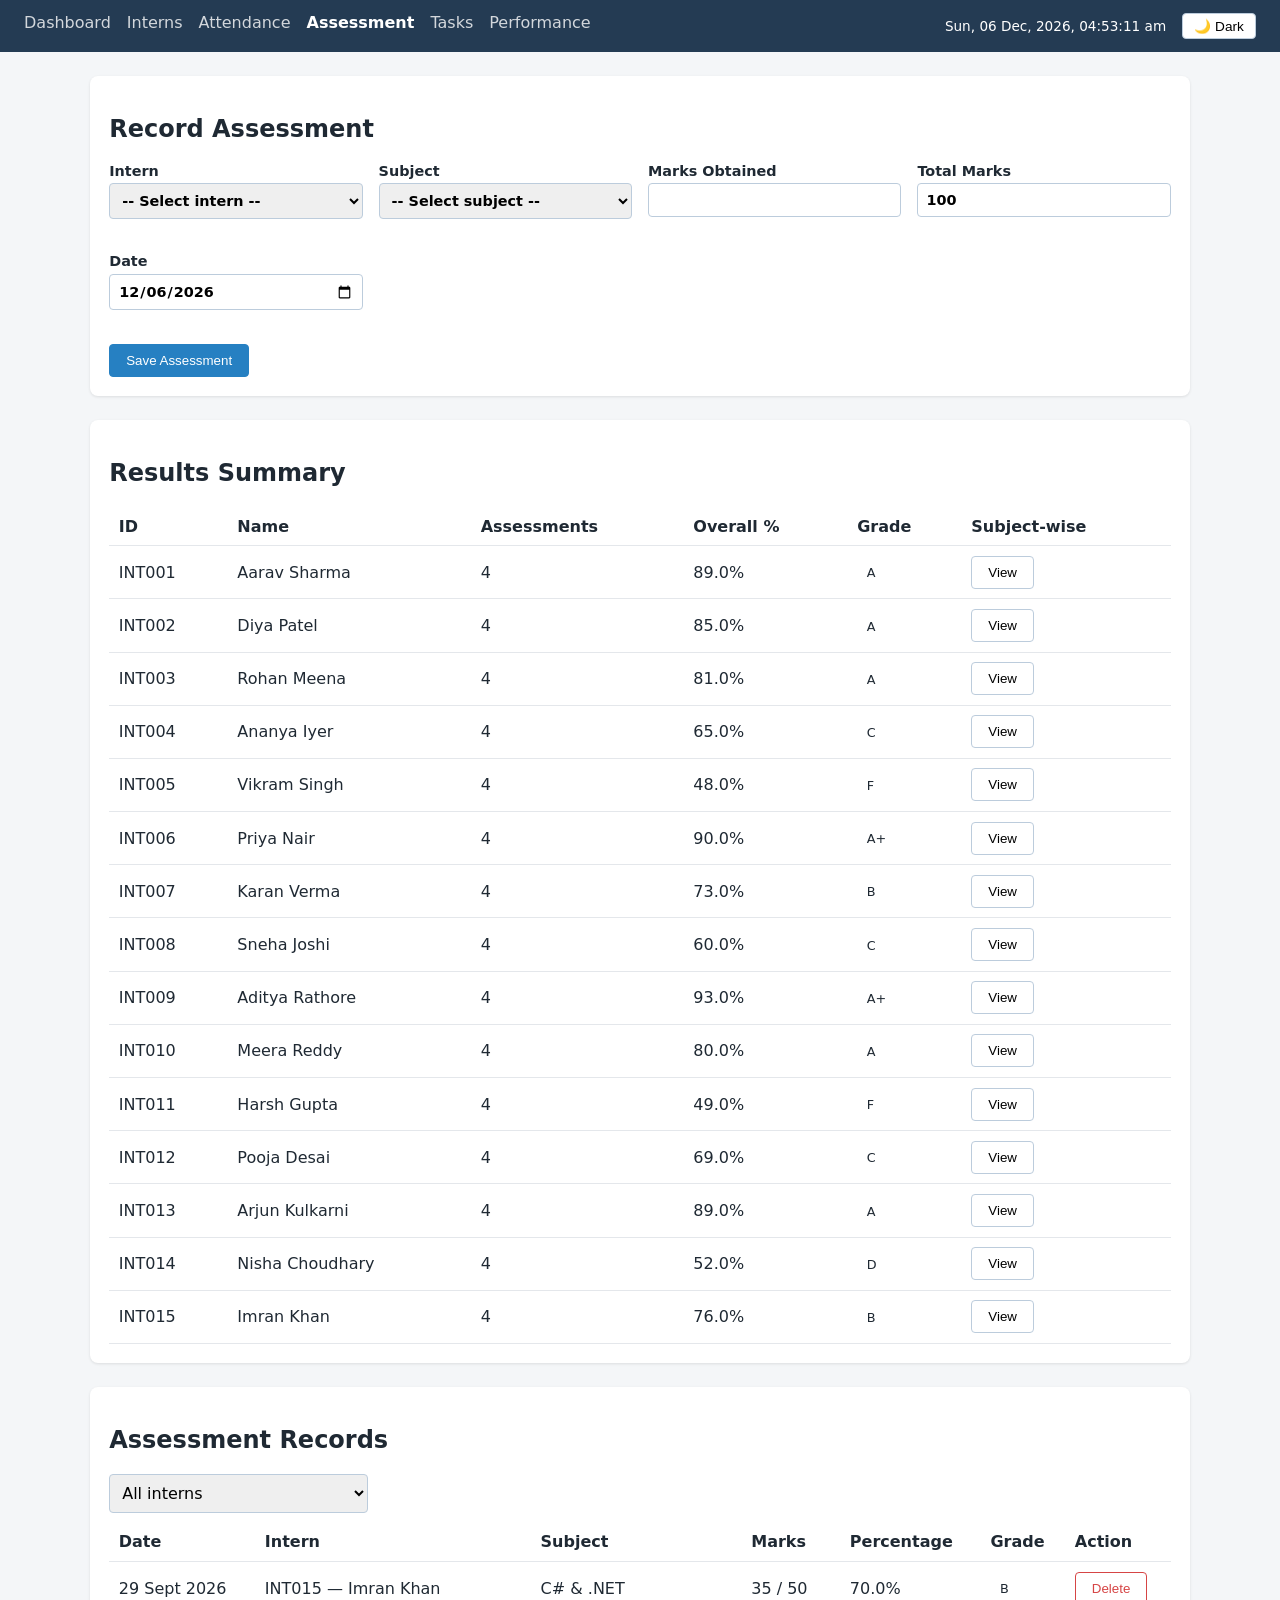
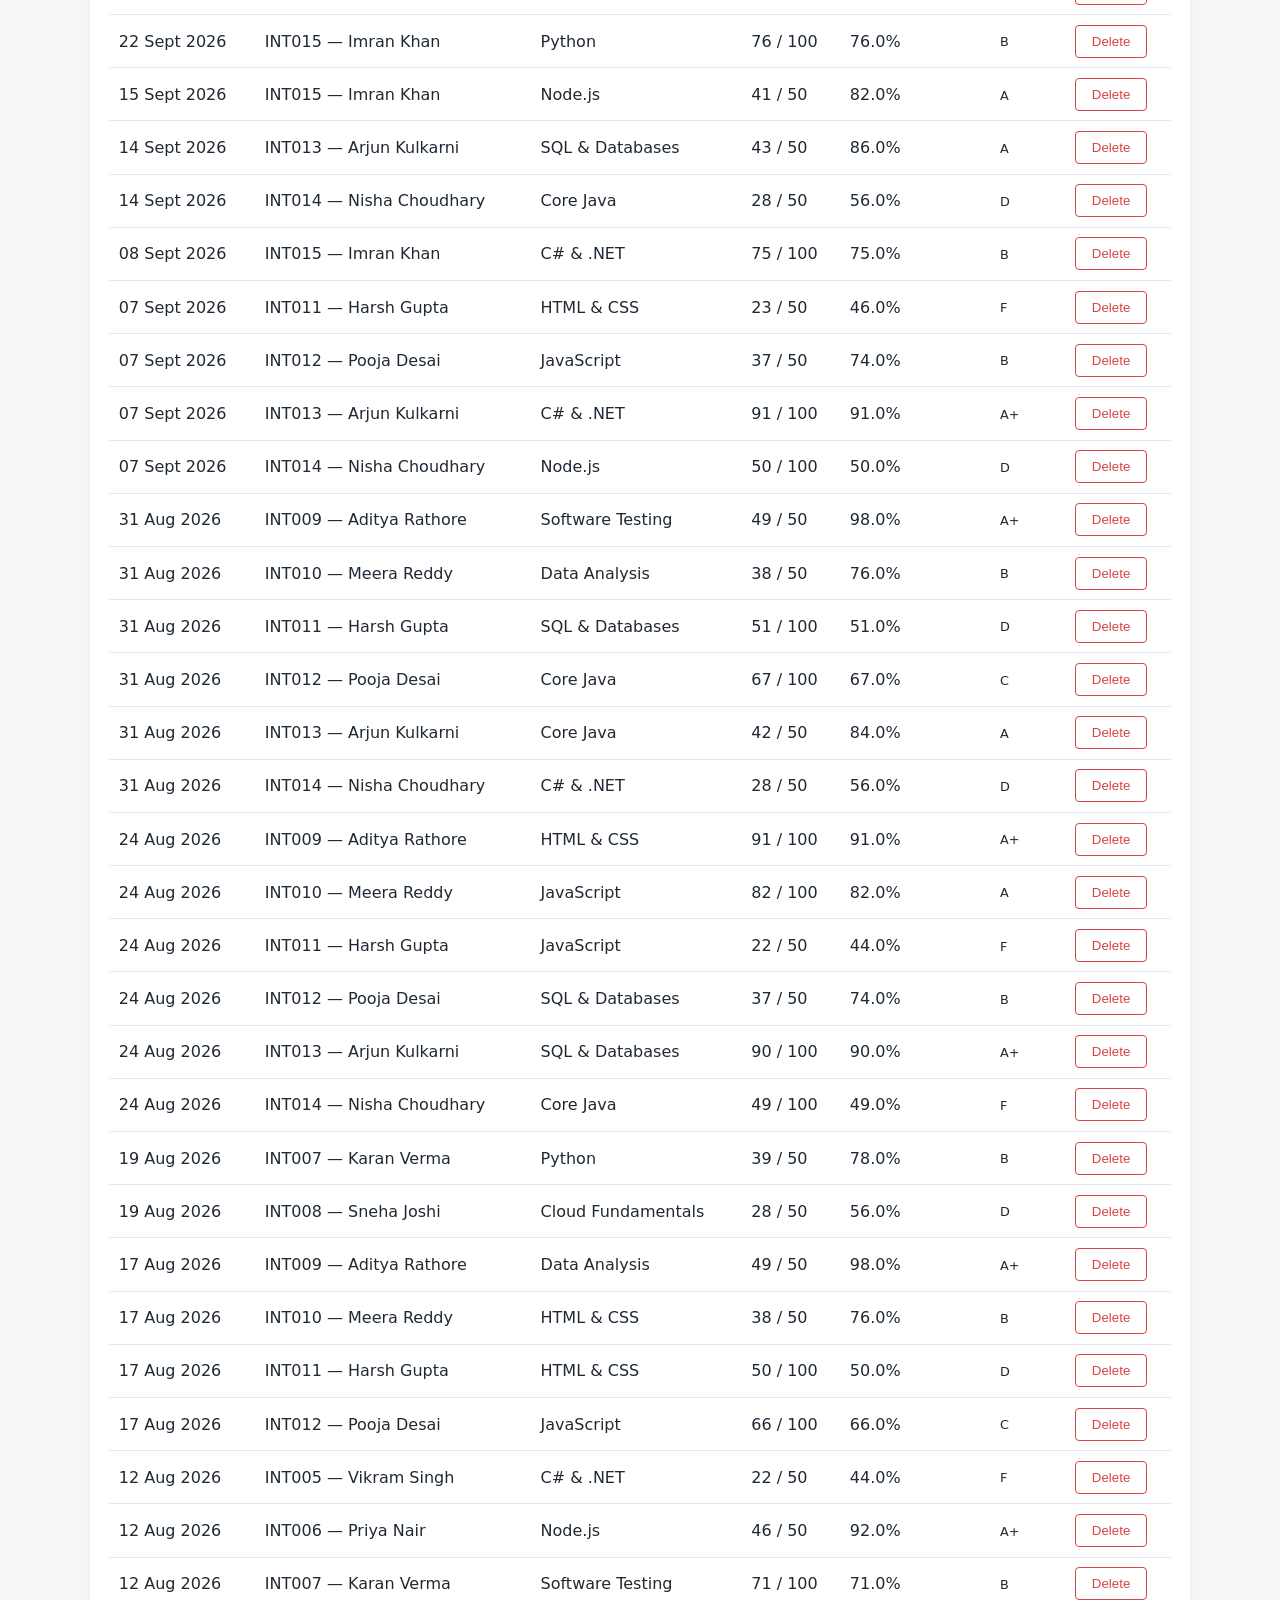
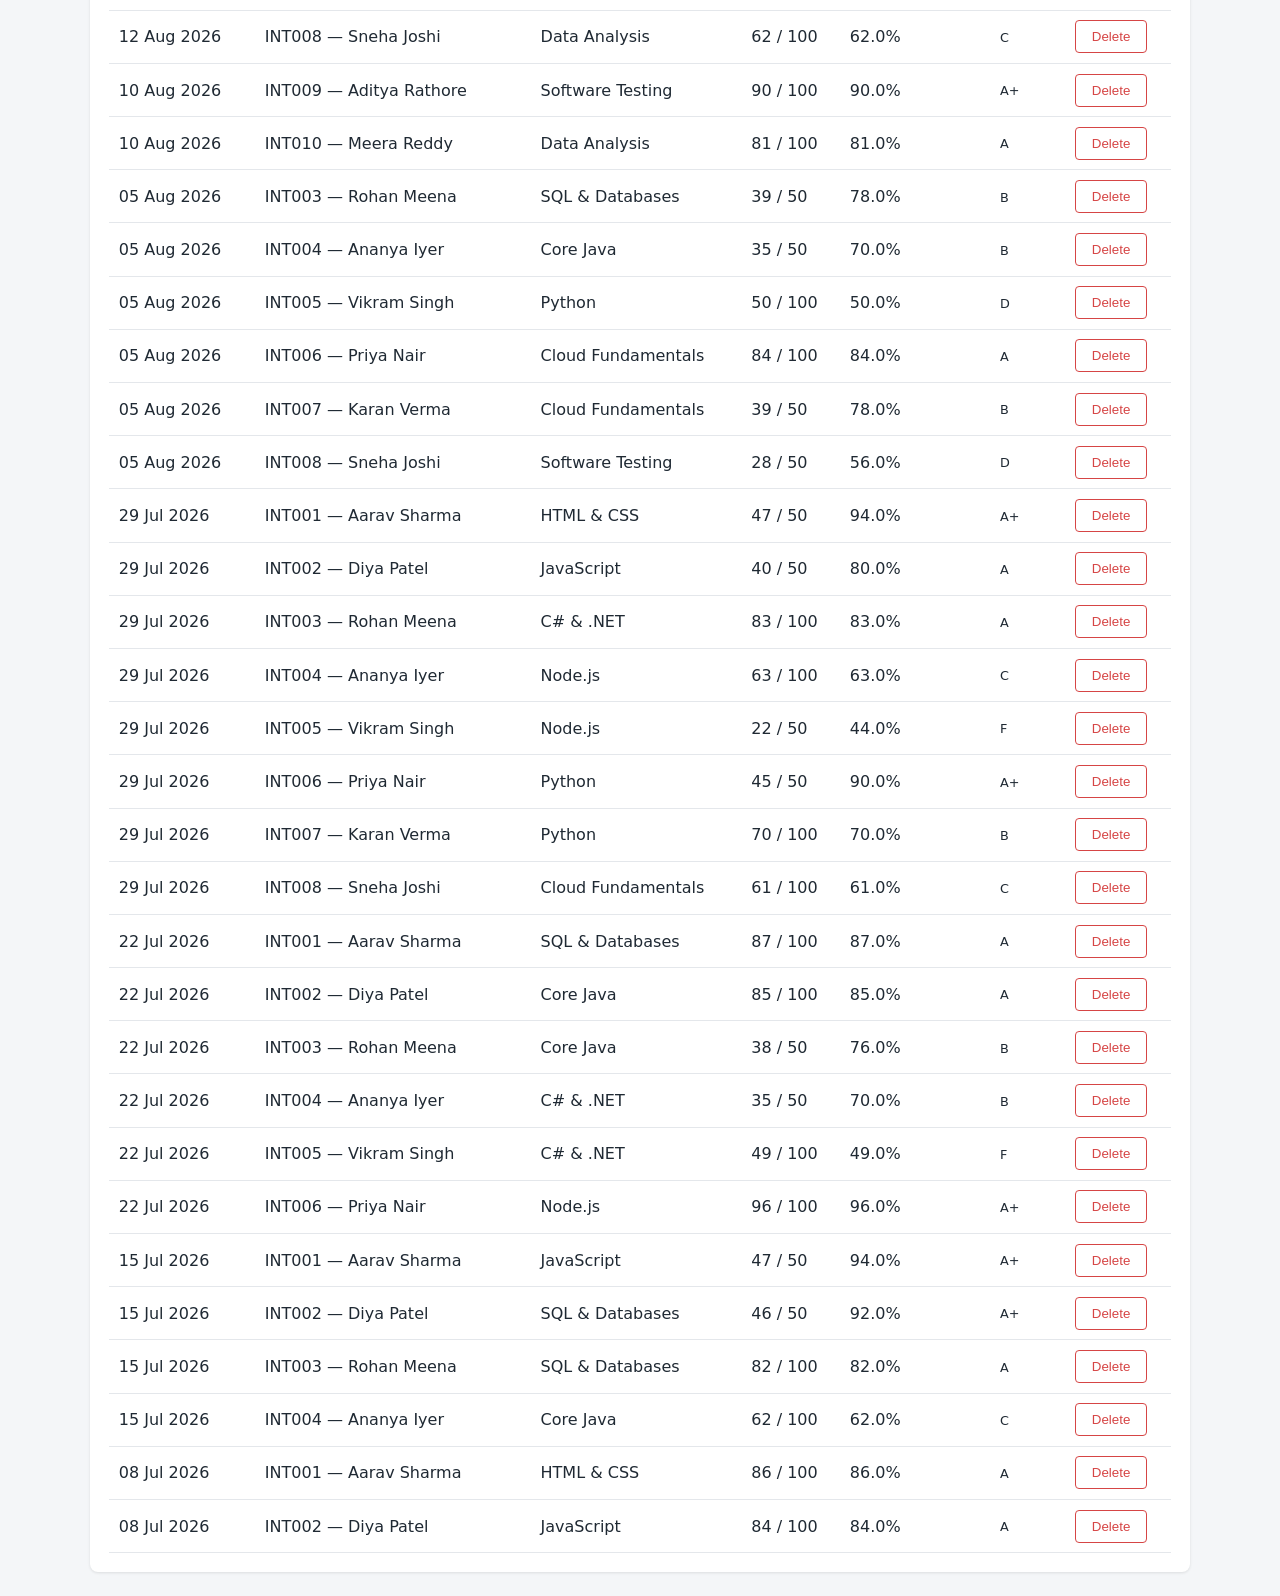
==== assessment.html @ 708aa968 "Rename asset directories to lowercase and move html files to root" ====
<!DOCTYPE html>
<html lang="en">

<head>
    <meta charset="UTF-8">
    <meta name="viewport" content="width=device-width, initial-scale=1.0">
    <script>
        (function () {
            var theme = null;
            try {
                var saved = JSON.parse(localStorage.getItem('itpms_theme'));
                if (saved === 'dark' || saved === 'light') theme = saved;       // 1. saved choice
            } catch (error) { /* storage unavailable or corrupted: fall through */ }

            if (!theme) {                                                      // 2. OS preference
                var prefersDark = window.matchMedia && window.matchMedia('(prefers-color-scheme: dark)').matches;
                theme = prefersDark ? 'dark' : 'light';
            }
            document.documentElement.dataset.theme = theme;
        })();
    </script>
    <title>Assessment | Intern Management</title>
    <link rel="stylesheet" href="/CSS/style.css">
    <link rel="stylesheet" href="/CSS/responsive.css">
</head>

<body>
    <nav class="navbar">
        <a href="dashboard.html">Dashboard</a>
        <a href="interns.html">Interns</a>
        <a href="attendance.html">Attendance</a>
        <a href="assessment.html" class="active">Assessment</a>
        <a href="tasks.html">Tasks</a>
        <a href="performance.html">Performance</a>
    </nav>

    <main class="container">
        <section class="card">
            <h2>Record Assessment</h2>
            <form id="assessment-form" novalidate>
                <div class="form-grid">
                    <label>Intern
                        <select name="internId" id="assessment-intern"></select>
                        <span class="error" data-error-for="internId"></span>
                    </label>

                    <label>Subject
                        <select name="subject" id="assessment-subject"></select>
                        <span class="error" data-error-for="subject"></span>
                    </label>

                    <label>Marks Obtained
                        <input name="marks" type="number" min="0" step="0.5">
                        <span class="error" data-error-for="marks"></span>
                    </label>

                    <label>Total Marks
                        <input name="totalMarks" type="number" min="1" step="1" value="100">
                        <span class="error" data-error-for="totalMarks"></span>
                    </label>

                    <label>Date
                        <input name="date" type="date">
                        <span class="error" data-error-for="date"></span>
                    </label>
                </div>

                <p id="grade-preview" class="preview"></p>

                <div class="form-actions">
                    <button type="submit" class="btn btn-primary">Save Assessment</button>
                </div>
            </form>
        </section>

        <section class="card">
            <h2>Results Summary</h2>
            <div class="table-wrap">
                <table>
                    <thead>
                        <tr>
                            <th>ID</th>
                            <th>Name</th>
                            <th>Assessments</th>
                            <th>Overall %</th>
                            <th>Grade</th>
                            <th>Subject-wise</th>
                        </tr>
                    </thead>
                    <tbody id="summary-table-body"></tbody>
                </table>
            </div>
        </section>

        <section class="card">
            <h2>Assessment Records</h2>
            <div class="toolbar">
                <select id="record-filter" aria-label="Filter records by intern"></select>
            </div>
            <div class="table-wrap">
                <table>
                    <thead>
                        <tr>
                            <th>Date</th>
                            <th>Intern</th>
                            <th>Subject</th>
                            <th>Marks</th>
                            <th>Percentage</th>
                            <th>Grade</th>
                            <th>Action</th>
                        </tr>
                    </thead>
                    <tbody id="records-table-body"></tbody>
                </table>
            </div>
        </section>
    </main>

    <dialog id="subject-dialog">
        <div id="subject-content"></div>
        <form method="dialog"><button class="btn">Close</button></form>
    </dialog>

    <div id="toast-container"></div>
    <script type="module" src="/JS/assessment.js"></script>
    <script type="module" src="/JS/app.js"></script>
</body>

</html>
---- CSS/style.css ----
body { font-family: system-ui, sans-serif; margin: 0; background: #f4f6f8; color: #1f2933; }
.navbar { display: flex; gap: 1rem; padding: 0.8rem 1.5rem; background: #243b53; }
.navbar a { color: #fff; text-decoration: none; opacity: 0.8; }
.navbar a.active { opacity: 1; font-weight: 600; }
.container { max-width: 1100px; margin: 1.5rem auto; padding: 0 1rem; }
.card { background: #fff; border-radius: 8px; padding: 1.2rem; margin-bottom: 1.5rem; box-shadow: 0 1px 3px rgba(0,0,0,.1); }

.form-grid { display: grid; grid-template-columns: repeat(auto-fit, minmax(220px, 1fr)); gap: 1rem; }
label { display: flex; flex-direction: column; gap: 0.3rem; font-size: 0.9rem; font-weight: 600; }
input, select { padding: 0.5rem; border: 1px solid #bcccdc; border-radius: 4px; font: inherit; }
input.invalid, select.invalid { border-color: #d64545; }
.error { color: #d64545; font-size: 0.8rem; font-weight: 400; min-height: 1em; }

.btn { padding: 0.5rem 1rem; border: 1px solid #bcccdc; border-radius: 4px; background: #fff; cursor: pointer; }
.btn-primary { background: #2680c2; border-color: #2680c2; color: #fff; }
.btn-danger { color: #d64545; border-color: #d64545; }
.form-actions { margin-top: 1rem; display: flex; gap: 0.5rem; }

.table-wrap { overflow-x: auto; }
table { width: 100%; border-collapse: collapse; }
th, td { padding: 0.6rem; text-align: left; border-bottom: 1px solid #e4e7eb; white-space: nowrap; }
.empty { text-align: center; color: #829ab1; padding: 1.5rem; }

.badge { padding: 0.15rem 0.6rem; border-radius: 999px; font-size: 0.8rem; }
.status-active { background: #c6f7e2; color: #05603a; }
.status-inactive { background: #ffe3e3; color: #8a1c1c; }
.status-completed { background: #d6e4ff; color: #1c3d8a; }

#toast-container { position: fixed; top: 1rem; right: 1rem; display: flex; flex-direction: column; gap: 0.5rem; z-index: 1000; }
.toast { padding: 0.7rem 1rem; border-radius: 6px; color: #fff; box-shadow: 0 2px 6px rgba(0,0,0,.2); }
.toast-success { background: #27ab83; }
.toast-error { background: #d64545; }

.toolbar { display: flex; flex-wrap: wrap; gap: 0.6rem; margin-bottom: 0.6rem; }
.toolbar input[type="search"] { flex: 1 1 260px; }
.result-count { margin: 0 0 0.8rem; color: #627d98; font-size: 0.85rem; }

.cat-excellent { background: #c6f7e2; color: #05603a; }
.cat-good { background: #d6e4ff; color: #1c3d8a; }
.cat-warning { background: #fff3c4; color: #8d6b00; }
.cat-critical { background: #ffe3e3; color: #8a1c1c; }
.cat-nodata { background: #e4e7eb; color: #52606d; }
dialog { border: none; border-radius: 8px; padding: 1.2rem; max-width: 520px; width: 90%; }
dialog::backdrop { background: rgba(0, 0, 0, 0.4); }
.history-list { max-height: 50vh; overflow-y: auto; }

.stats-grid { display: grid; grid-template-columns: repeat(auto-fit, minmax(130px, 1fr)); gap: 1rem; margin-bottom: 1.5rem; }
.stat { background: #fff; border-radius: 8px; padding: 1rem; box-shadow: 0 1px 3px rgba(0,0,0,.1); display: flex; flex-direction: column; }
.stat-value { font-size: 1.8rem; font-weight: 700; }
.stat-label { color: #627d98; font-size: 0.85rem; }
.stat-danger .stat-value { color: #d64545; }

.priority-high { background: #ffe3e3; color: #8a1c1c; }
.priority-medium { background: #fff3c4; color: #8d6b00; }
.priority-low { background: #d6e4ff; color: #1c3d8a; }

.row-overdue { background: #fff5f5; }
.status-select { padding: 0.3rem; font-size: 0.85rem; }
.inline-check { flex-direction: row; align-items: center; gap: 0.4rem; font-weight: 400; }

.hint { margin: 0 0 1rem; color: #627d98; font-size: 0.85rem; }

.top-list { list-style: none; margin: 0; padding: 0; display: grid; gap: 0.6rem; }
.top-item { display: flex; align-items: center; gap: 1rem; padding: 0.7rem 1rem; border: 1px solid #e4e7eb; border-radius: 8px; }
.top-rank { width: 2rem; height: 2rem; border-radius: 50%; background: #243b53; color: #fff; display: grid; place-items: center; font-weight: 700; flex-shrink: 0; }
.top-item:nth-child(1) .top-rank { background: #d4a017; }
.top-item:nth-child(2) .top-rank { background: #8a96a3; }
.top-item:nth-child(3) .top-rank { background: #b87333; }
.top-info { flex: 1; min-width: 0; }
.top-info small { display: block; color: #627d98; }
.top-score { font-size: 1.3rem; font-weight: 700; }

.perf-outstanding { background: #c6f7e2; color: #05603a; }
.perf-excellent { background: #d9f7e6; color: #0b6b43; }
.perf-good { background: #d6e4ff; color: #1c3d8a; }
.perf-average { background: #fff3c4; color: #8d6b00; }
.perf-needs { background: #ffe3e3; color: #8a1c1c; }
.perf-nodata { background: #e4e7eb; color: #52606d; }
.partial-note { color: #8d6b00; font-size: 0.8rem; }

.page-title { margin: 0 0 1rem; }
.two-col { display: grid; grid-template-columns: repeat(auto-fit, minmax(320px, 1fr)); gap: 1.5rem; }
.stat-note { color: #829ab1; font-size: 0.75rem; margin-top: 0.2rem; }

.bar-row { display: grid; grid-template-columns: 9rem 1fr 2.5rem; align-items: center; gap: 0.6rem; margin-bottom: 0.55rem; font-size: 0.9rem; }
.bar-track { background: #e4e7eb; border-radius: 999px; height: 0.7rem; overflow: hidden; }
.bar-fill { height: 100%; border-radius: 999px; background: #2680c2; }
.bar-fill.cat-excellent { background: #27ab83; }
.bar-fill.cat-good { background: #2680c2; }
.bar-fill.cat-warning { background: #e6a700; }
.bar-fill.cat-critical { background: #d64545; }
.bar-fill.cat-nodata { background: #9aa5b1; }
.bar-count { text-align: right; font-weight: 600; }

/* ---------- Navbar tools: clock + theme button ---------- */
.nav-tools { margin-left: auto; display: flex; align-items: center; gap: 1rem; color: #fff; font-size: 0.85rem; }
#clock { font-variant-numeric: tabular-nums; white-space: nowrap; }
.btn-small { padding: 0.25rem 0.7rem; font-size: 0.85rem; }

/* ---------- API card ---------- */
.quote-text { font-size: 1.15rem; font-style: italic; margin: 0 0 0.4rem; }
.quote-author { color: #627d98; margin: 0 0 0.8rem; }
.api-error { color: #d64545; margin: 0 0 0.8rem; }

.spinner {
  display: inline-block; width: 1rem; height: 1rem; margin-right: 0.5rem; vertical-align: middle;
  border: 2px solid #bcccdc; border-top-color: #2680c2; border-radius: 50%;
  animation: spin 0.8s linear infinite;
}
@keyframes spin { to { transform: rotate(360deg); } }

/* ---------- Dark theme ---------- */
[data-theme="dark"] { color-scheme: dark; }   /* dark date pickers, scrollbars, native controls */

[data-theme="dark"] body { background: #12171d; color: #e4e7eb; }
[data-theme="dark"] .card,
[data-theme="dark"] .stat,
[data-theme="dark"] dialog { background: #1c242d; color: #e4e7eb; }
[data-theme="dark"] .top-item { border-color: #2f3b47; }
[data-theme="dark"] input,
[data-theme="dark"] select { background: #12171d; color: #e4e7eb; border-color: #3e4c59; }
[data-theme="dark"] .btn { background: #1c242d; color: #e4e7eb; border-color: #3e4c59; }
[data-theme="dark"] .btn-primary { background: #2680c2; border-color: #2680c2; color: #fff; }
[data-theme="dark"] .btn-danger { color: #ef7b7b; border-color: #ef7b7b; }
[data-theme="dark"] th,
[data-theme="dark"] td { border-bottom-color: #2f3b47; }
[data-theme="dark"] .row-overdue { background: #3a1f22; }
[data-theme="dark"] .bar-track { background: #2f3b47; }
[data-theme="dark"] .hint,
[data-theme="dark"] .result-count,
[data-theme="dark"] .stat-label,
[data-theme="dark"] .stat-note,
[data-theme="dark"] .quote-author,
[data-theme="dark"] .empty { color: #9aa5b1; }
[data-theme="dark"] .error { color: #ef7b7b; }
[data-theme="dark"] input.invalid,
[data-theme="dark"] select.invalid { border-color: #ef7b7b; }
[data-theme="dark"] a { color: #7fb4cf; }

.check-list { display: flex; flex-wrap: wrap; gap: 0.5rem 1rem; margin: 0.6rem 0 1rem; }
.import-report { margin-top: 1rem; font-size: 0.9rem; }
.import-report ul { margin: 0.3rem 0; padding-left: 1.2rem; }
.report-problems { color: #8d6b00; font-size: 0.8rem; }
[data-theme="dark"] .report-problems { color: #e6a700; }
---- CSS/responsive.css ----
/* responsive.css — loaded AFTER style.css so these rules win on small screens. */

/* Let the two-column cards shrink below 320px instead of overflowing */
.two-col { grid-template-columns: repeat(auto-fit, minmax(min(320px, 100%), 1fr)); }

@media (max-width: 900px) {
  .container { padding: 0 0.75rem; }
}

@media (max-width: 700px) {
  /* Navbar wraps; clock + theme button get their own full-width row */
  .navbar { flex-wrap: wrap; gap: 0.4rem 1rem; padding: 0.7rem 1rem; }
  .nav-tools { margin-left: 0; width: 100%; justify-content: space-between; }
  #clock { min-width: 0; text-align: left; }

  /* Forms and toolbars become single-column, full-width */
  .form-grid { grid-template-columns: 1fr; }
  .toolbar > * { flex: 1 1 100%; }
  .form-actions .btn { flex: 1; }
  input, select { font-size: 1rem; }       /* 16px stops iOS zooming into focused fields */

  /* Denser tables (they scroll sideways inside .table-wrap) */
  th, td { padding: 0.5rem 0.4rem; font-size: 0.85rem; }

  /* Dashboard pieces */
  .stats-grid { grid-template-columns: repeat(2, 1fr); }
  .bar-row { grid-template-columns: 6.5rem 1fr 2rem; }
  .top-item { flex-wrap: wrap; }
  dialog { width: 95%; }
}

@media (max-width: 420px) {
  .stat-value { font-size: 1.4rem; }
}

/* Respect users who ask their system to reduce motion */
@media (prefers-reduced-motion: reduce) {
  .spinner { animation-duration: 3s; }
}
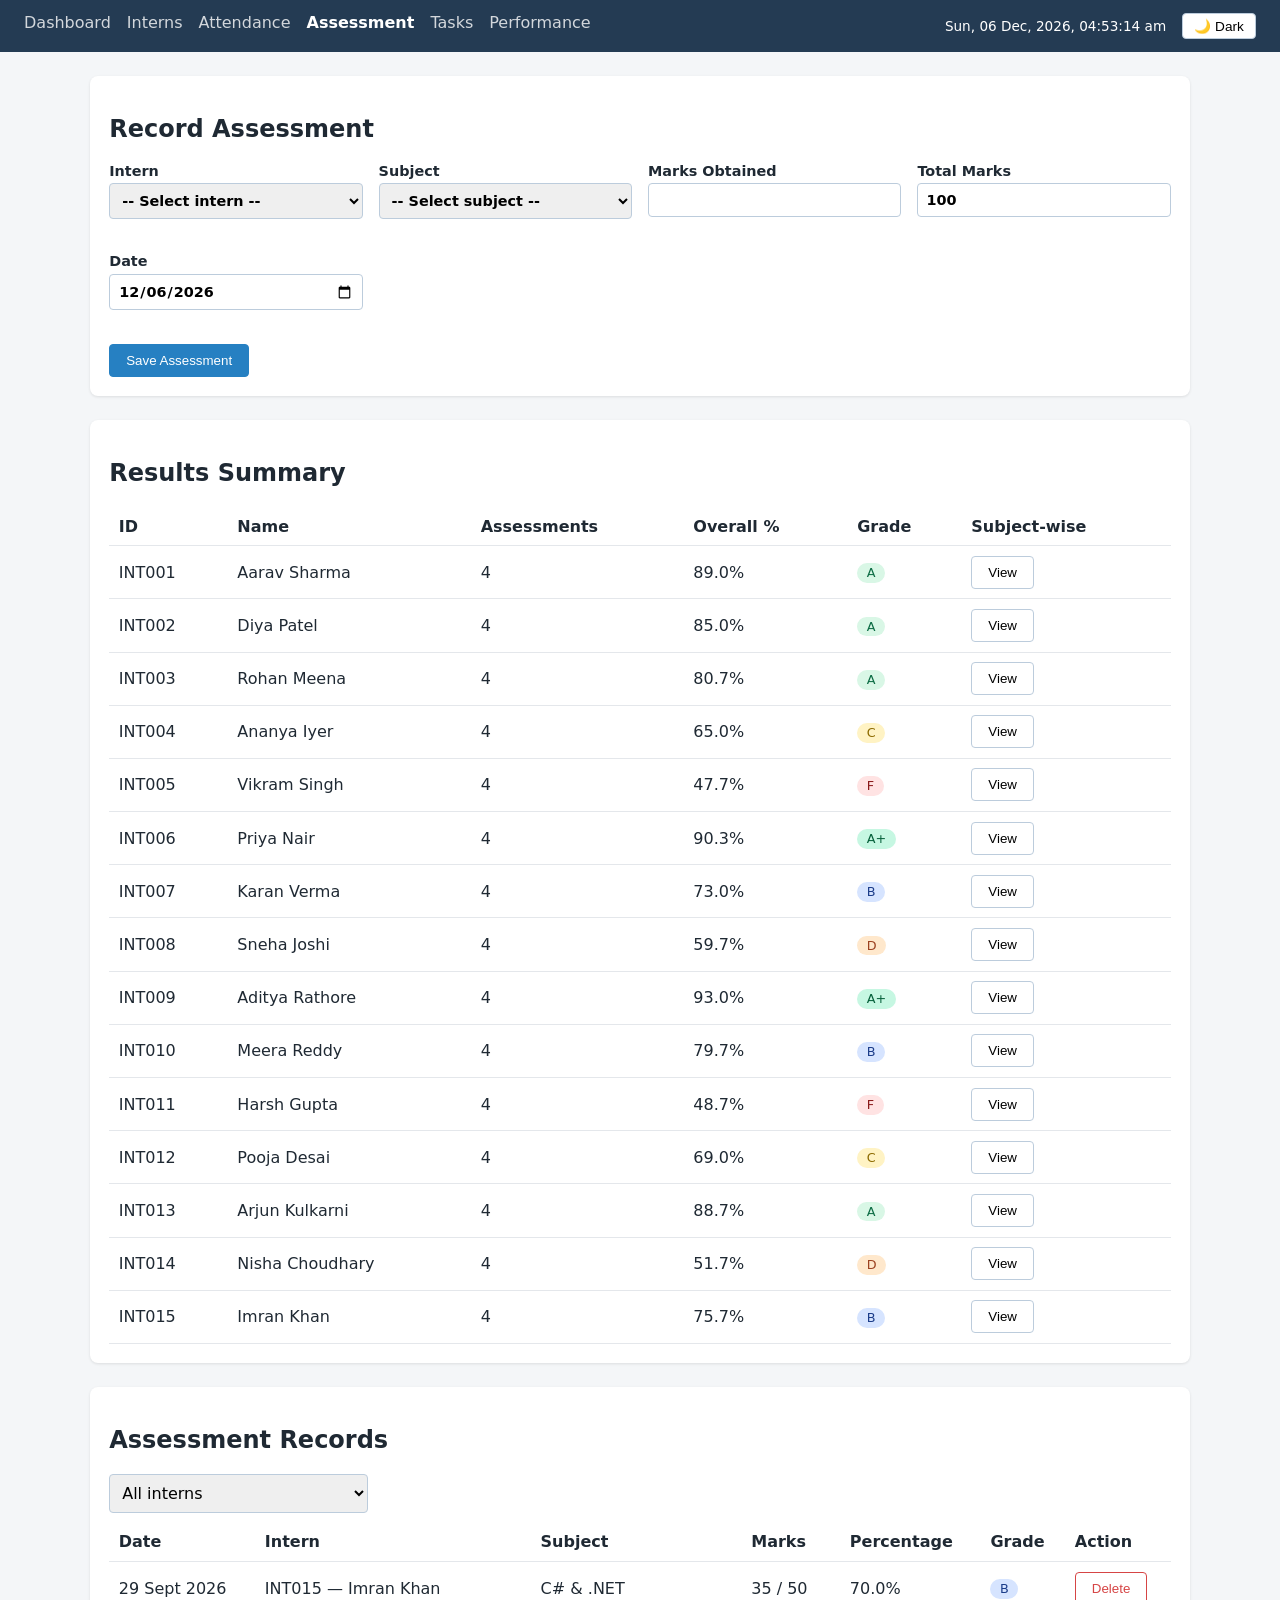
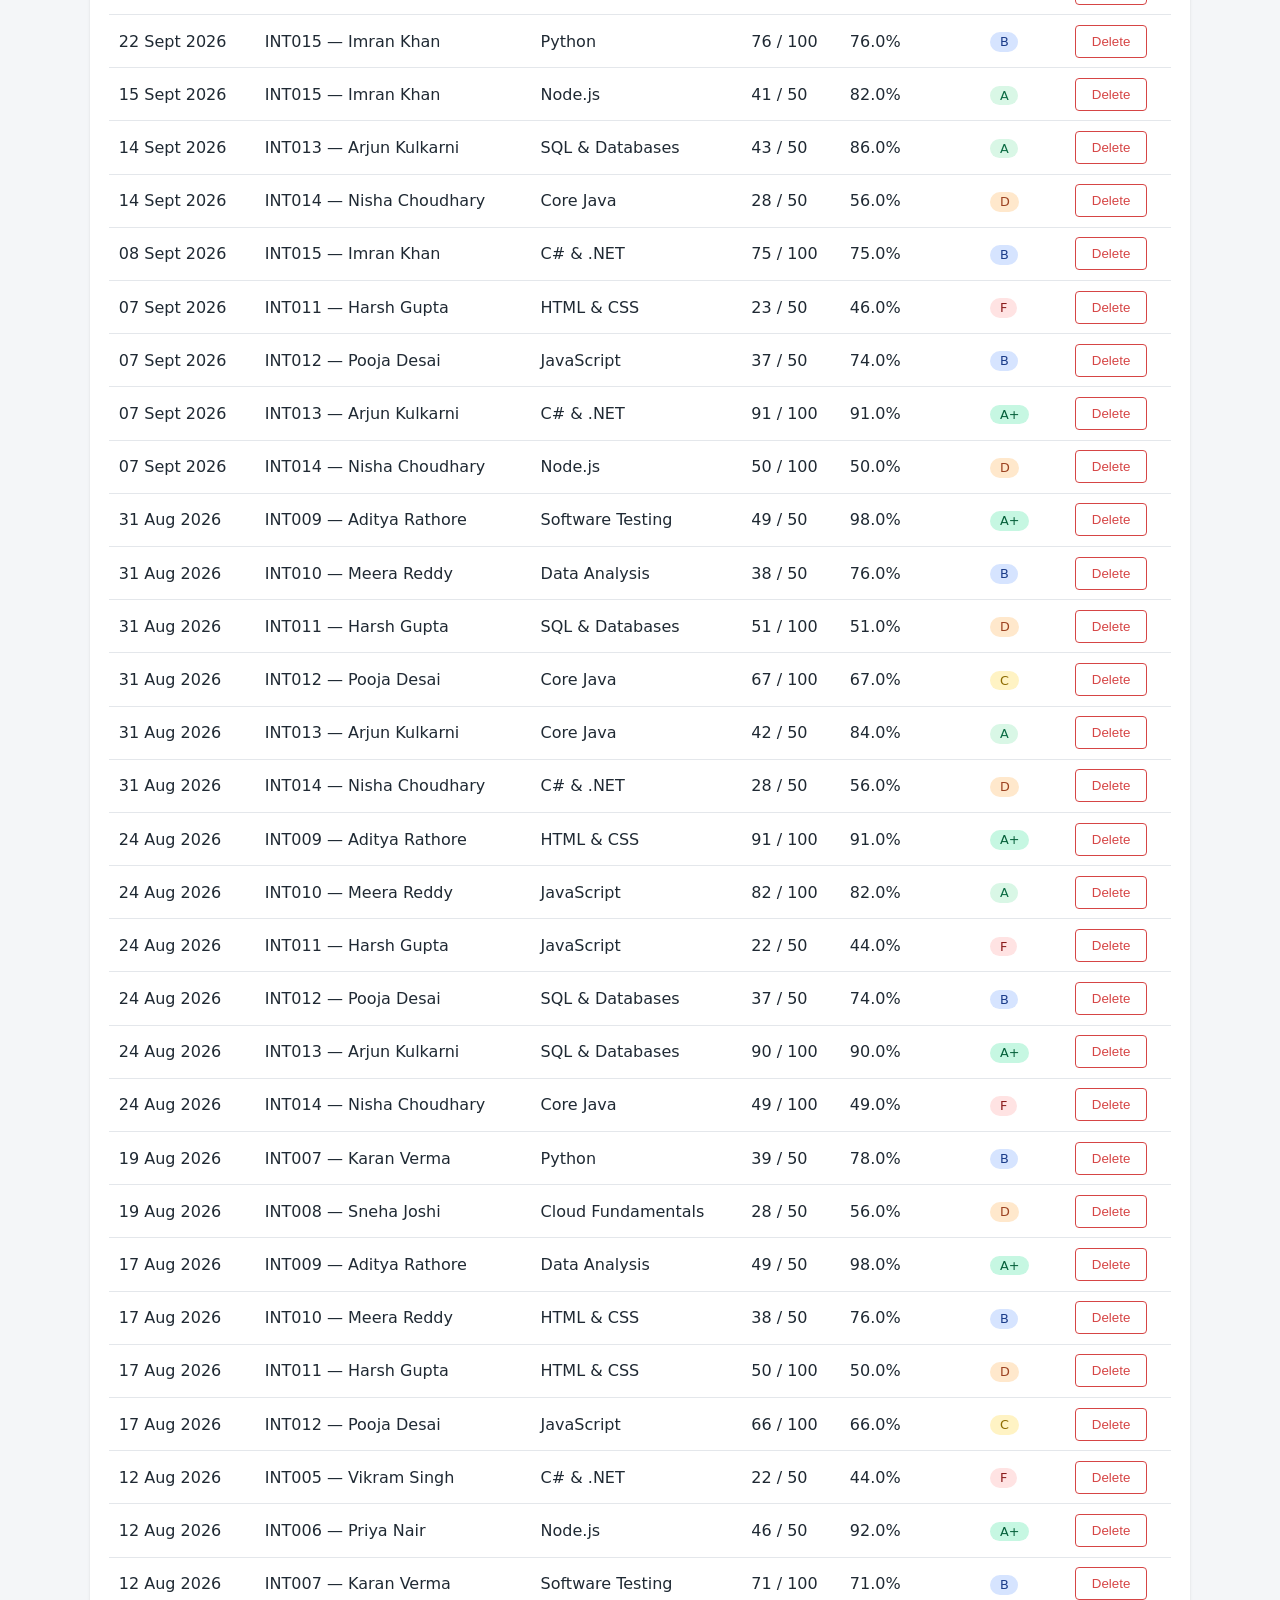
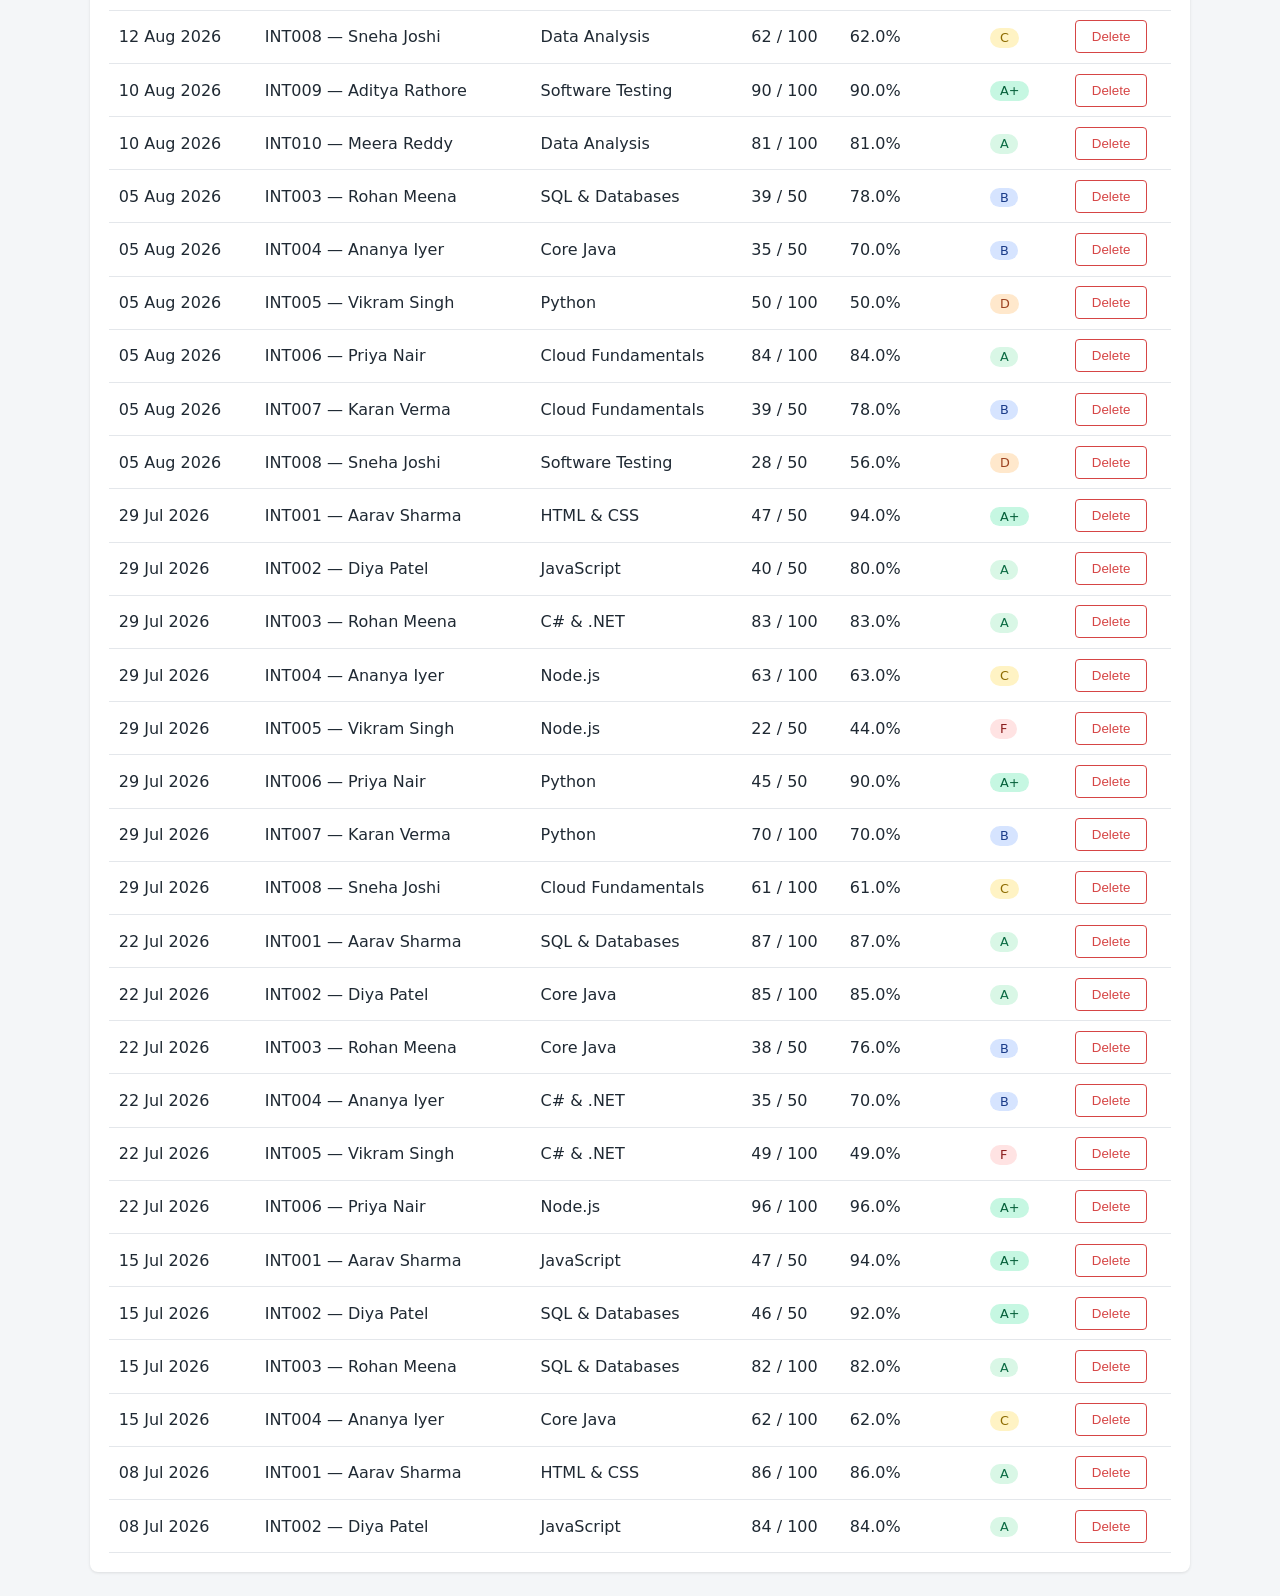
==== commit 69fdcc4e: "Standardize HTML head, relative paths, favicons, meta and script loading" ====
--- a/assessment.html
+++ b/assessment.html
@@ -2,26 +2,27 @@
 <html lang="en">
 
 <head>
-    <meta charset="UTF-8">
-    <meta name="viewport" content="width=device-width, initial-scale=1.0">
     <script>
         (function () {
             var theme = null;
             try {
                 var saved = JSON.parse(localStorage.getItem('itpms_theme'));
-                if (saved === 'dark' || saved === 'light') theme = saved;       // 1. saved choice
-            } catch (error) { /* storage unavailable or corrupted: fall through */ }
-
-            if (!theme) {                                                      // 2. OS preference
+                if (saved === 'dark' || saved === 'light') theme = saved;
+            } catch (error) {}
+            if (!theme) {
                 var prefersDark = window.matchMedia && window.matchMedia('(prefers-color-scheme: dark)').matches;
                 theme = prefersDark ? 'dark' : 'light';
             }
             document.documentElement.dataset.theme = theme;
         })();
     </script>
+    <meta charset="UTF-8">
+    <meta name="viewport" content="width=device-width, initial-scale=1.0">
+    <meta name="description" content="Assessment Results - Intern Training &amp; Performance Management System">
+    <link rel="icon" href="data:image/svg+xml,<svg xmlns=%22http://www.w3.org/2000/svg%22 viewBox=%220 0 100 100%22><text y=%22.9em%22 font-size=%2290%22>📊</text></svg>">
     <title>Assessment | Intern Management</title>
-    <link rel="stylesheet" href="/CSS/style.css">
-    <link rel="stylesheet" href="/CSS/responsive.css">
+    <link rel="stylesheet" href="css/style.css">
+    <link rel="stylesheet" href="css/responsive.css">
 </head>
 
 <body>
@@ -122,8 +123,8 @@
     </dialog>
 
     <div id="toast-container"></div>
-    <script type="module" src="/JS/assessment.js"></script>
-    <script type="module" src="/JS/app.js"></script>
+    <script type="module" src="js/app.js"></script>
+    <script type="module" src="js/assessment.js"></script>
 </body>
 
 </html>
--- a/css/style.css
+++ b/css/style.css
@@ -0,0 +1,153 @@
+body { font-family: system-ui, sans-serif; margin: 0; background: #f4f6f8; color: #1f2933; }
+.navbar { display: flex; gap: 1rem; padding: 0.8rem 1.5rem; background: #243b53; }
+.navbar a { color: #fff; text-decoration: none; opacity: 0.8; }
+.navbar a.active { opacity: 1; font-weight: 600; }
+.container { max-width: 1100px; margin: 1.5rem auto; padding: 0 1rem; }
+.card { background: #fff; border-radius: 8px; padding: 1.2rem; margin-bottom: 1.5rem; box-shadow: 0 1px 3px rgba(0,0,0,.1); }
+
+.form-grid { display: grid; grid-template-columns: repeat(auto-fit, minmax(220px, 1fr)); gap: 1rem; }
+label { display: flex; flex-direction: column; gap: 0.3rem; font-size: 0.9rem; font-weight: 600; }
+input, select { padding: 0.5rem; border: 1px solid #bcccdc; border-radius: 4px; font: inherit; }
+input.invalid, select.invalid { border-color: #d64545; }
+.error { color: #d64545; font-size: 0.8rem; font-weight: 400; min-height: 1em; }
+
+.btn { padding: 0.5rem 1rem; border: 1px solid #bcccdc; border-radius: 4px; background: #fff; cursor: pointer; }
+.btn-primary { background: #2680c2; border-color: #2680c2; color: #fff; }
+.btn-danger { color: #d64545; border-color: #d64545; }
+.form-actions { margin-top: 1rem; display: flex; gap: 0.5rem; }
+
+.table-wrap { overflow-x: auto; }
+table { width: 100%; border-collapse: collapse; }
+th, td { padding: 0.6rem; text-align: left; border-bottom: 1px solid #e4e7eb; white-space: nowrap; }
+.empty { text-align: center; color: #829ab1; padding: 1.5rem; }
+
+.badge { padding: 0.15rem 0.6rem; border-radius: 999px; font-size: 0.8rem; }
+.status-active { background: #c6f7e2; color: #05603a; }
+.status-inactive { background: #ffe3e3; color: #8a1c1c; }
+.status-completed { background: #d6e4ff; color: #1c3d8a; }
+
+#toast-container { position: fixed; top: 1rem; right: 1rem; display: flex; flex-direction: column; gap: 0.5rem; z-index: 1000; }
+.toast { padding: 0.7rem 1rem; border-radius: 6px; color: #fff; box-shadow: 0 2px 6px rgba(0,0,0,.2); }
+.toast-success { background: #27ab83; }
+.toast-error { background: #d64545; }
+
+.toolbar { display: flex; flex-wrap: wrap; gap: 0.6rem; margin-bottom: 0.6rem; }
+.toolbar input[type="search"] { flex: 1 1 260px; }
+.result-count { margin: 0 0 0.8rem; color: #627d98; font-size: 0.85rem; }
+
+.cat-excellent { background: #c6f7e2; color: #05603a; }
+.cat-good { background: #d6e4ff; color: #1c3d8a; }
+.cat-warning { background: #fff3c4; color: #8d6b00; }
+.cat-critical { background: #ffe3e3; color: #8a1c1c; }
+.cat-nodata { background: #e4e7eb; color: #52606d; }
+
+.grade-aplus { background: #c6f7e2; color: #05603a; }
+.grade-a { background: #d9f7e6; color: #0b6b43; }
+.grade-b { background: #d6e4ff; color: #1c3d8a; }
+.grade-c { background: #fff3c4; color: #8d6b00; }
+.grade-d { background: #ffe8cc; color: #9c4221; }
+.grade-f { background: #ffe3e3; color: #8a1c1c; }
+.grade-na { background: #e4e7eb; color: #52606d; }
+dialog { border: none; border-radius: 8px; padding: 1.2rem; max-width: 520px; width: 90%; }
+dialog::backdrop { background: rgba(0, 0, 0, 0.4); }
+.history-list { max-height: 50vh; overflow-y: auto; }
+
+.stats-grid { display: grid; grid-template-columns: repeat(auto-fit, minmax(130px, 1fr)); gap: 1rem; margin-bottom: 1.5rem; }
+.stat { background: #fff; border-radius: 8px; padding: 1rem; box-shadow: 0 1px 3px rgba(0,0,0,.1); display: flex; flex-direction: column; }
+.stat-value { font-size: 1.8rem; font-weight: 700; }
+.stat-label { color: #627d98; font-size: 0.85rem; }
+.stat-danger .stat-value { color: #d64545; }
+
+.priority-high { background: #ffe3e3; color: #8a1c1c; }
+.priority-medium { background: #fff3c4; color: #8d6b00; }
+.priority-low { background: #d6e4ff; color: #1c3d8a; }
+
+.row-overdue { background: #fff5f5; }
+.status-select { padding: 0.3rem; font-size: 0.85rem; }
+.inline-check { flex-direction: row; align-items: center; gap: 0.4rem; font-weight: 400; }
+
+.hint { margin: 0 0 1rem; color: #627d98; font-size: 0.85rem; }
+
+.top-list { list-style: none; margin: 0; padding: 0; display: grid; gap: 0.6rem; }
+.top-item { display: flex; align-items: center; gap: 1rem; padding: 0.7rem 1rem; border: 1px solid #e4e7eb; border-radius: 8px; }
+.top-rank { width: 2rem; height: 2rem; border-radius: 50%; background: #243b53; color: #fff; display: grid; place-items: center; font-weight: 700; flex-shrink: 0; }
+.top-item:nth-child(1) .top-rank { background: #d4a017; }
+.top-item:nth-child(2) .top-rank { background: #8a96a3; }
+.top-item:nth-child(3) .top-rank { background: #b87333; }
+.top-info { flex: 1; min-width: 0; }
+.top-info small { display: block; color: #627d98; }
+.top-score { font-size: 1.3rem; font-weight: 700; }
+
+.perf-outstanding { background: #c6f7e2; color: #05603a; }
+.perf-excellent { background: #d9f7e6; color: #0b6b43; }
+.perf-good { background: #d6e4ff; color: #1c3d8a; }
+.perf-average { background: #fff3c4; color: #8d6b00; }
+.perf-needs { background: #ffe3e3; color: #8a1c1c; }
+.perf-nodata { background: #e4e7eb; color: #52606d; }
+.partial-note { color: #8d6b00; font-size: 0.8rem; }
+
+.page-title { margin: 0 0 1rem; }
+.two-col { display: grid; grid-template-columns: repeat(auto-fit, minmax(320px, 1fr)); gap: 1.5rem; }
+.stat-note { color: #829ab1; font-size: 0.75rem; margin-top: 0.2rem; }
+
+.bar-row { display: grid; grid-template-columns: 9rem 1fr 2.5rem; align-items: center; gap: 0.6rem; margin-bottom: 0.55rem; font-size: 0.9rem; }
+.bar-track { background: #e4e7eb; border-radius: 999px; height: 0.7rem; overflow: hidden; }
+.bar-fill { height: 100%; border-radius: 999px; background: #2680c2; }
+.bar-fill.cat-excellent { background: #27ab83; }
+.bar-fill.cat-good { background: #2680c2; }
+.bar-fill.cat-warning { background: #e6a700; }
+.bar-fill.cat-critical { background: #d64545; }
+.bar-fill.cat-nodata { background: #9aa5b1; }
+.bar-count { text-align: right; font-weight: 600; }
+
+/* ---------- Navbar tools: clock + theme button ---------- */
+.nav-tools { margin-left: auto; display: flex; align-items: center; gap: 1rem; color: #fff; font-size: 0.85rem; }
+#clock { font-variant-numeric: tabular-nums; white-space: nowrap; }
+.btn-small { padding: 0.25rem 0.7rem; font-size: 0.85rem; }
+
+/* ---------- API card ---------- */
+.quote-text { font-size: 1.15rem; font-style: italic; margin: 0 0 0.4rem; }
+.quote-author { color: #627d98; margin: 0 0 0.8rem; }
+.api-error { color: #d64545; margin: 0 0 0.8rem; }
+
+.spinner {
+  display: inline-block; width: 1rem; height: 1rem; margin-right: 0.5rem; vertical-align: middle;
+  border: 2px solid #bcccdc; border-top-color: #2680c2; border-radius: 50%;
+  animation: spin 0.8s linear infinite;
+}
+@keyframes spin { to { transform: rotate(360deg); } }
+
+/* ---------- Dark theme ---------- */
+[data-theme="dark"] { color-scheme: dark; }   /* dark date pickers, scrollbars, native controls */
+
+html[data-theme="dark"] { background: #12171d; }
+[data-theme="dark"] body { background: #12171d; color: #e4e7eb; }
+[data-theme="dark"] .card,
+[data-theme="dark"] .stat,
+[data-theme="dark"] dialog { background: #1c242d; color: #e4e7eb; }
+[data-theme="dark"] .top-item { border-color: #2f3b47; }
+[data-theme="dark"] input,
+[data-theme="dark"] select { background: #12171d; color: #e4e7eb; border-color: #3e4c59; }
+[data-theme="dark"] .btn { background: #1c242d; color: #e4e7eb; border-color: #3e4c59; }
+[data-theme="dark"] .btn-primary { background: #2680c2; border-color: #2680c2; color: #fff; }
+[data-theme="dark"] .btn-danger { color: #ef7b7b; border-color: #ef7b7b; }
+[data-theme="dark"] th,
+[data-theme="dark"] td { border-bottom-color: #2f3b47; }
+[data-theme="dark"] .row-overdue { background: #3a1f22; }
+[data-theme="dark"] .bar-track { background: #2f3b47; }
+[data-theme="dark"] .hint,
+[data-theme="dark"] .result-count,
+[data-theme="dark"] .stat-label,
+[data-theme="dark"] .stat-note,
+[data-theme="dark"] .quote-author,
+[data-theme="dark"] .empty { color: #9aa5b1; }
+[data-theme="dark"] .error { color: #ef7b7b; }
+[data-theme="dark"] input.invalid,
+[data-theme="dark"] select.invalid { border-color: #ef7b7b; }
+[data-theme="dark"] a { color: #7fb4cf; }
+
+.check-list { display: flex; flex-wrap: wrap; gap: 0.5rem 1rem; margin: 0.6rem 0 1rem; }
+.import-report { margin-top: 1rem; font-size: 0.9rem; }
+.import-report ul { margin: 0.3rem 0; padding-left: 1.2rem; }
+.report-problems { color: #8d6b00; font-size: 0.8rem; }
+[data-theme="dark"] .report-problems { color: #e6a700; }
--- a/css/responsive.css
+++ b/css/responsive.css
@@ -0,0 +1,39 @@
+/* responsive.css — loaded AFTER style.css so these rules win on small screens. */
+
+/* Let the two-column cards shrink below 320px instead of overflowing */
+.two-col { grid-template-columns: repeat(auto-fit, minmax(min(320px, 100%), 1fr)); }
+
+@media (max-width: 900px) {
+  .container { padding: 0 0.75rem; }
+}
+
+@media (max-width: 700px) {
+  /* Navbar wraps; clock + theme button get their own full-width row */
+  .navbar { flex-wrap: wrap; gap: 0.4rem 1rem; padding: 0.7rem 1rem; }
+  .nav-tools { margin-left: 0; width: 100%; justify-content: space-between; }
+  #clock { min-width: 0; text-align: left; }
+
+  /* Forms and toolbars become single-column, full-width */
+  .form-grid { grid-template-columns: 1fr; }
+  .toolbar > * { flex: 1 1 100%; }
+  .form-actions .btn { flex: 1; }
+  input, select { font-size: 1rem; }       /* 16px stops iOS zooming into focused fields */
+
+  /* Denser tables (they scroll sideways inside .table-wrap) */
+  th, td { padding: 0.5rem 0.4rem; font-size: 0.85rem; }
+
+  /* Dashboard pieces */
+  .stats-grid { grid-template-columns: repeat(2, 1fr); }
+  .bar-row { grid-template-columns: 6.5rem 1fr 2rem; }
+  .top-item { flex-wrap: wrap; }
+  dialog { width: 95%; }
+}
+
+@media (max-width: 420px) {
+  .stat-value { font-size: 1.4rem; }
+}
+
+/* Respect users who ask their system to reduce motion */
+@media (prefers-reduced-motion: reduce) {
+  .spinner { animation-duration: 3s; }
+}
